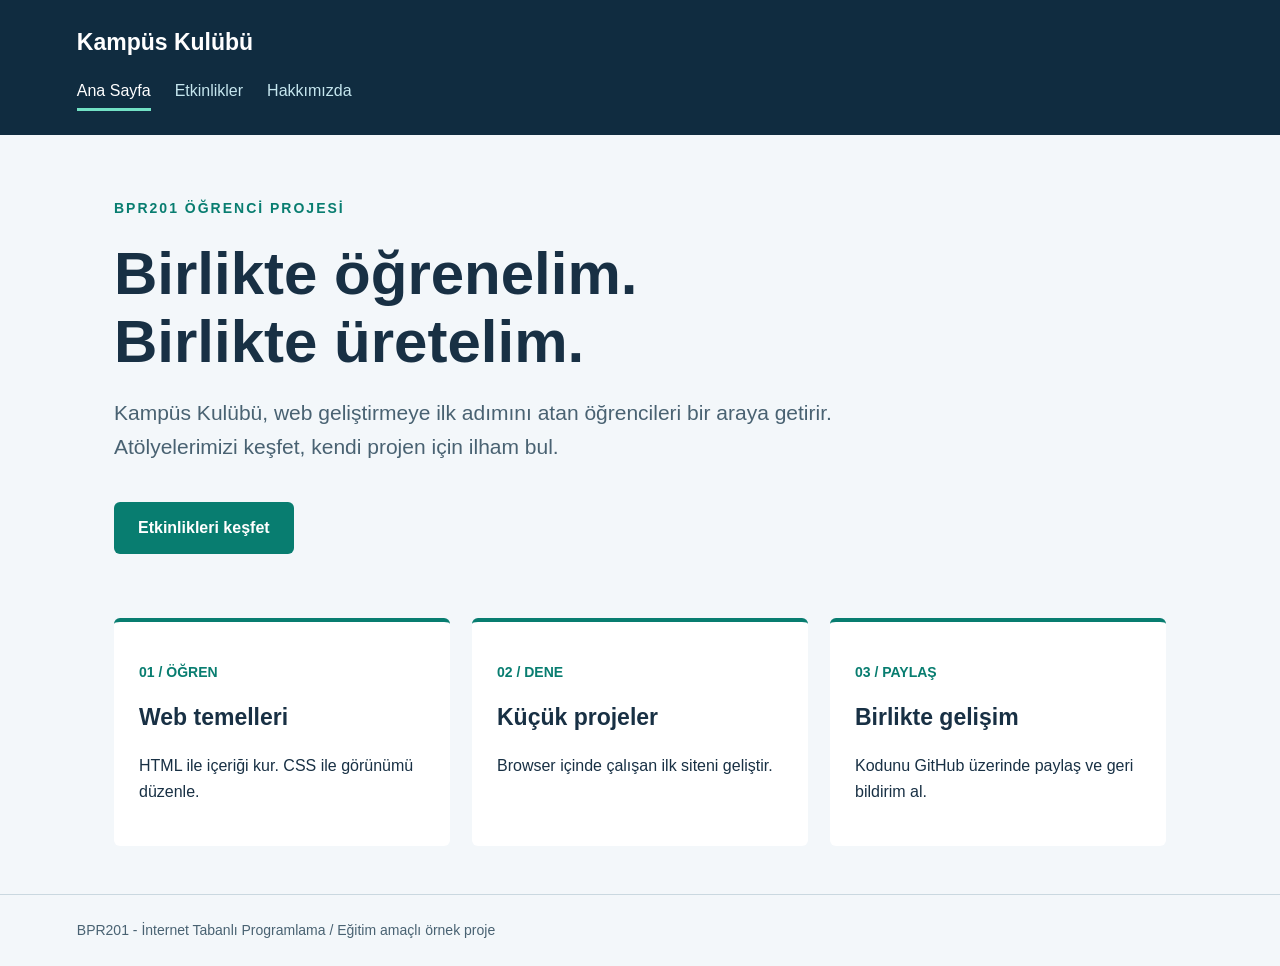
==== index.html @ f817d937 "Add files via upload" ====
<!doctype html>
<html lang="tr">
<head>
  <meta charset="UTF-8">
  <meta name="viewport" content="width=device-width, initial-scale=1.0">
  <title>Ana Sayfa | Kampüs Kulübü</title>
  <link rel="stylesheet" href="style.css">
</head>
<body>
<header><div class="brand">Kampüs Kulübü</div><nav aria-label="Ana menü"><a href="index.html" aria-current="page">Ana Sayfa</a>
<a href="etkinlikler.html">Etkinlikler</a>
<a href="hakkimizda.html">Hakkımızda</a></nav></header>
<main><p class="eyebrow">BPR201 ÖĞRENCİ PROJESİ</p>
<h1>Birlikte öğrenelim.<br>Birlikte üretelim.</h1>
<p class="intro">Kampüs Kulübü, web geliştirmeye ilk adımını atan öğrencileri bir araya getirir. Atölyelerimizi keşfet, kendi projen için ilham bul.</p>
<a class="button" href="etkinlikler.html">Etkinlikleri keşfet</a>
<section class="grid" aria-label="Kulüp çalışma alanları">
<article><p class="meta">01 / ÖĞREN</p><h2>Web temelleri</h2><p>HTML ile içeriği kur. CSS ile görünümü düzenle.</p></article>
<article><p class="meta">02 / DENE</p><h2>Küçük projeler</h2><p>Browser içinde çalışan ilk siteni geliştir.</p></article>
<article><p class="meta">03 / PAYLAŞ</p><h2>Birlikte gelişim</h2><p>Kodunu GitHub üzerinde paylaş ve geri bildirim al.</p></article>
</section></main>
<footer>BPR201 - İnternet Tabanlı Programlama / Eğitim amaçlı örnek proje</footer>
</body>
</html>
---- style.css ----
/* Ortak görünüm: Üç HTML dosyası bu dosyayı kullanır. */
* { box-sizing: border-box; }
body { margin: 0; font-family: Arial, sans-serif; color: #183044; background: #f3f7fa; line-height: 1.65; }
header { background: #102c40; color: white; padding: 24px max(6vw, 20px); }
.brand { font-weight: bold; font-size: 23px; }
nav { display: flex; flex-wrap: wrap; gap: 24px; margin-top: 12px; }
nav a { color: #c5e6ee; text-decoration: none; padding: 4px 0; }
nav a[aria-current="page"] { color: white; border-bottom: 3px solid #72e1c5; }
a { color: #086767; }
a:focus-visible { outline: 3px solid #e1a82b; outline-offset: 5px; }
main { max-width: 1100px; margin: 0 auto; padding: 48px 24px; min-height: 65vh; }
.eyebrow { color: #087d70; font-weight: bold; letter-spacing: 2px; font-size: 14px; }
h1 { font-size: clamp(34px, 5vw, 60px); line-height: 1.12; max-width: 850px; margin: 20px 0; }
.intro { font-size: 21px; max-width: 730px; color: #496272; }
.button { display: inline-block; margin: 16px 0 32px; padding: 13px 24px; background: #087d70; color: white; border-radius: 6px; text-decoration: none; font-weight: bold; }
.grid { display: grid; grid-template-columns: repeat(3, 1fr); gap: 22px; margin-top: 32px; }
article { background: white; border-top: 4px solid #087d70; padding: 25px; border-radius: 6px; }
article h2 { margin: 10px 0; font-size: 23px; }
.meta { font-size: 14px; color: #087d70; font-weight: bold; }
.note { padding: 18px 22px; border-left: 4px solid #db9d27; background: #fff4d8; margin-top: 30px; }
footer { border-top: 1px solid #cad8e0; padding: 24px 6vw; color: #496272; font-size: 14px; }
@media (max-width: 700px) { .grid { grid-template-columns: 1fr; } main { padding-top: 28px; } }
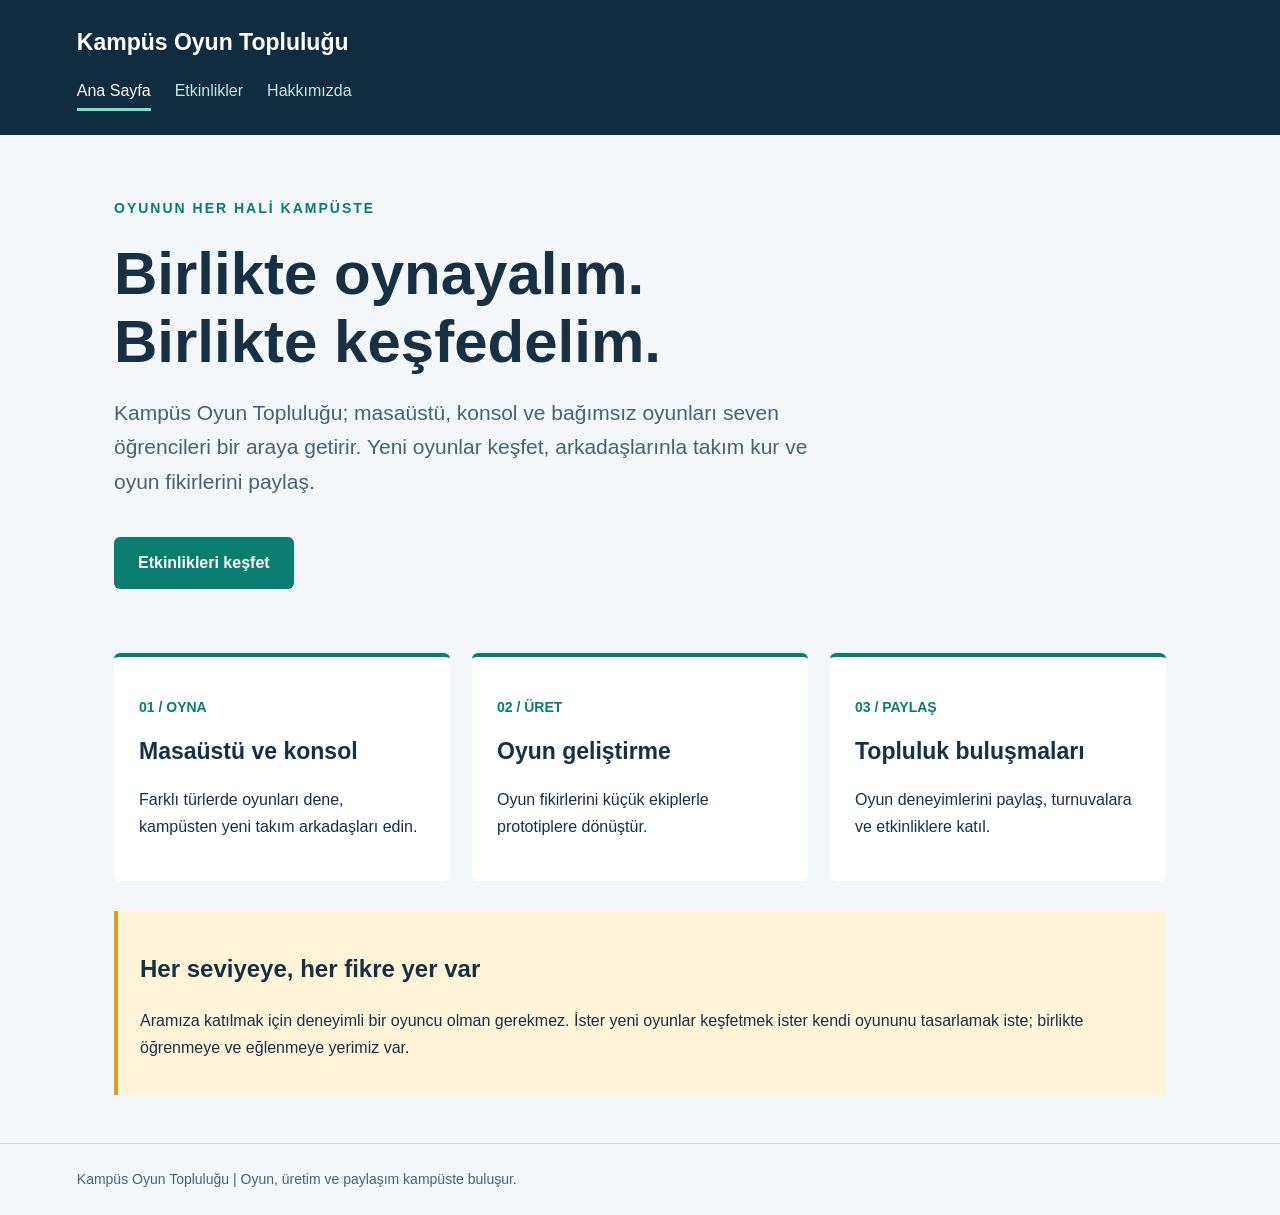
==== commit 149681ca: "isim" ====
--- a/index.html
+++ b/index.html
@@ -3,22 +3,26 @@
 <head>
   <meta charset="UTF-8">
   <meta name="viewport" content="width=device-width, initial-scale=1.0">
-  <title>Ana Sayfa | Kampüs Kulübü</title>
+  <title>Ana Sayfa | Kampüs Oyun Topluluğu</title>
   <link rel="stylesheet" href="style.css">
 </head>
 <body>
-<header><div class="brand">Kampüs Kulübü</div><nav aria-label="Ana menü"><a href="index.html" aria-current="page">Ana Sayfa</a>
+<header><div class="brand">Kampüs Oyun Topluluğu</div><nav aria-label="Ana menü"><a href="index.html" aria-current="page">Ana Sayfa</a>
 <a href="etkinlikler.html">Etkinlikler</a>
 <a href="hakkimizda.html">Hakkımızda</a></nav></header>
-<main><p class="eyebrow">BPR201 ÖĞRENCİ PROJESİ</p>
-<h1>Birlikte öğrenelim.<br>Birlikte üretelim.</h1>
-<p class="intro">Kampüs Kulübü, web geliştirmeye ilk adımını atan öğrencileri bir araya getirir. Atölyelerimizi keşfet, kendi projen için ilham bul.</p>
+<main><p class="eyebrow">OYUNUN HER HALİ KAMPÜSTE</p>
+<h1>Birlikte oynayalım.<br>Birlikte keşfedelim.</h1>
+<p class="intro">Kampüs Oyun Topluluğu; masaüstü, konsol ve bağımsız oyunları seven öğrencileri bir araya getirir. Yeni oyunlar keşfet, arkadaşlarınla takım kur ve oyun fikirlerini paylaş.</p>
 <a class="button" href="etkinlikler.html">Etkinlikleri keşfet</a>
-<section class="grid" aria-label="Kulüp çalışma alanları">
-<article><p class="meta">01 / ÖĞREN</p><h2>Web temelleri</h2><p>HTML ile içeriği kur. CSS ile görünümü düzenle.</p></article>
-<article><p class="meta">02 / DENE</p><h2>Küçük projeler</h2><p>Browser içinde çalışan ilk siteni geliştir.</p></article>
-<article><p class="meta">03 / PAYLAŞ</p><h2>Birlikte gelişim</h2><p>Kodunu GitHub üzerinde paylaş ve geri bildirim al.</p></article>
+<section class="grid" aria-label="Topluluk etkinlikleri">
+<article><p class="meta">01 / OYNA</p><h2>Masaüstü ve konsol</h2><p>Farklı türlerde oyunları dene, kampüsten yeni takım arkadaşları edin.</p></article>
+<article><p class="meta">02 / ÜRET</p><h2>Oyun geliştirme</h2><p>Oyun fikirlerini küçük ekiplerle prototiplere dönüştür.</p></article>
+<article><p class="meta">03 / PAYLAŞ</p><h2>Topluluk buluşmaları</h2><p>Oyun deneyimlerini paylaş, turnuvalara ve etkinliklere katıl.</p></article>
+</section>
+<section class="note" aria-label="Topluluk hakkında">
+<h2>Her seviyeye, her fikre yer var</h2>
+<p>Aramıza katılmak için deneyimli bir oyuncu olman gerekmez. İster yeni oyunlar keşfetmek ister kendi oyununu tasarlamak iste; birlikte öğrenmeye ve eğlenmeye yerimiz var.</p>
 </section></main>
-<footer>BPR201 - İnternet Tabanlı Programlama / Eğitim amaçlı örnek proje</footer>
+<footer>Kampüs Oyun Topluluğu | Oyun, üretim ve paylaşım kampüste buluşur.</footer>
 </body>
 </html>
